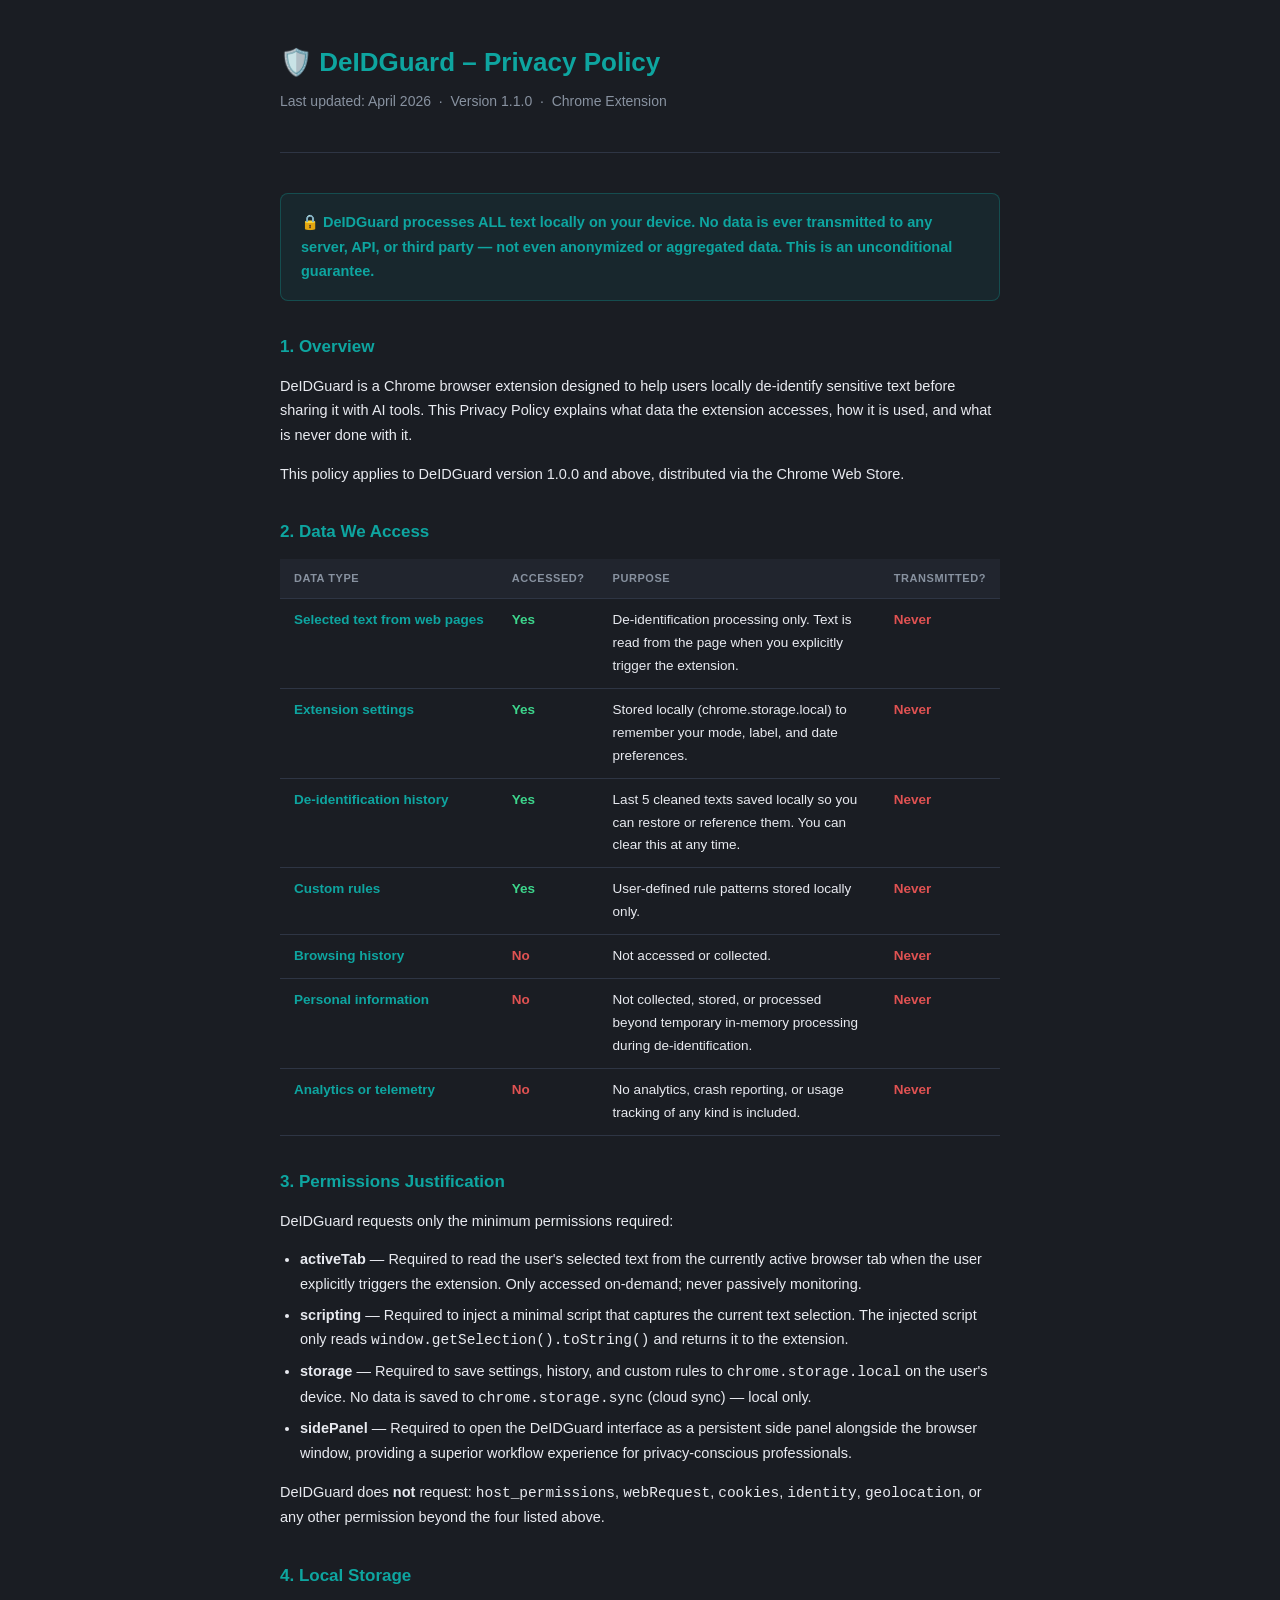
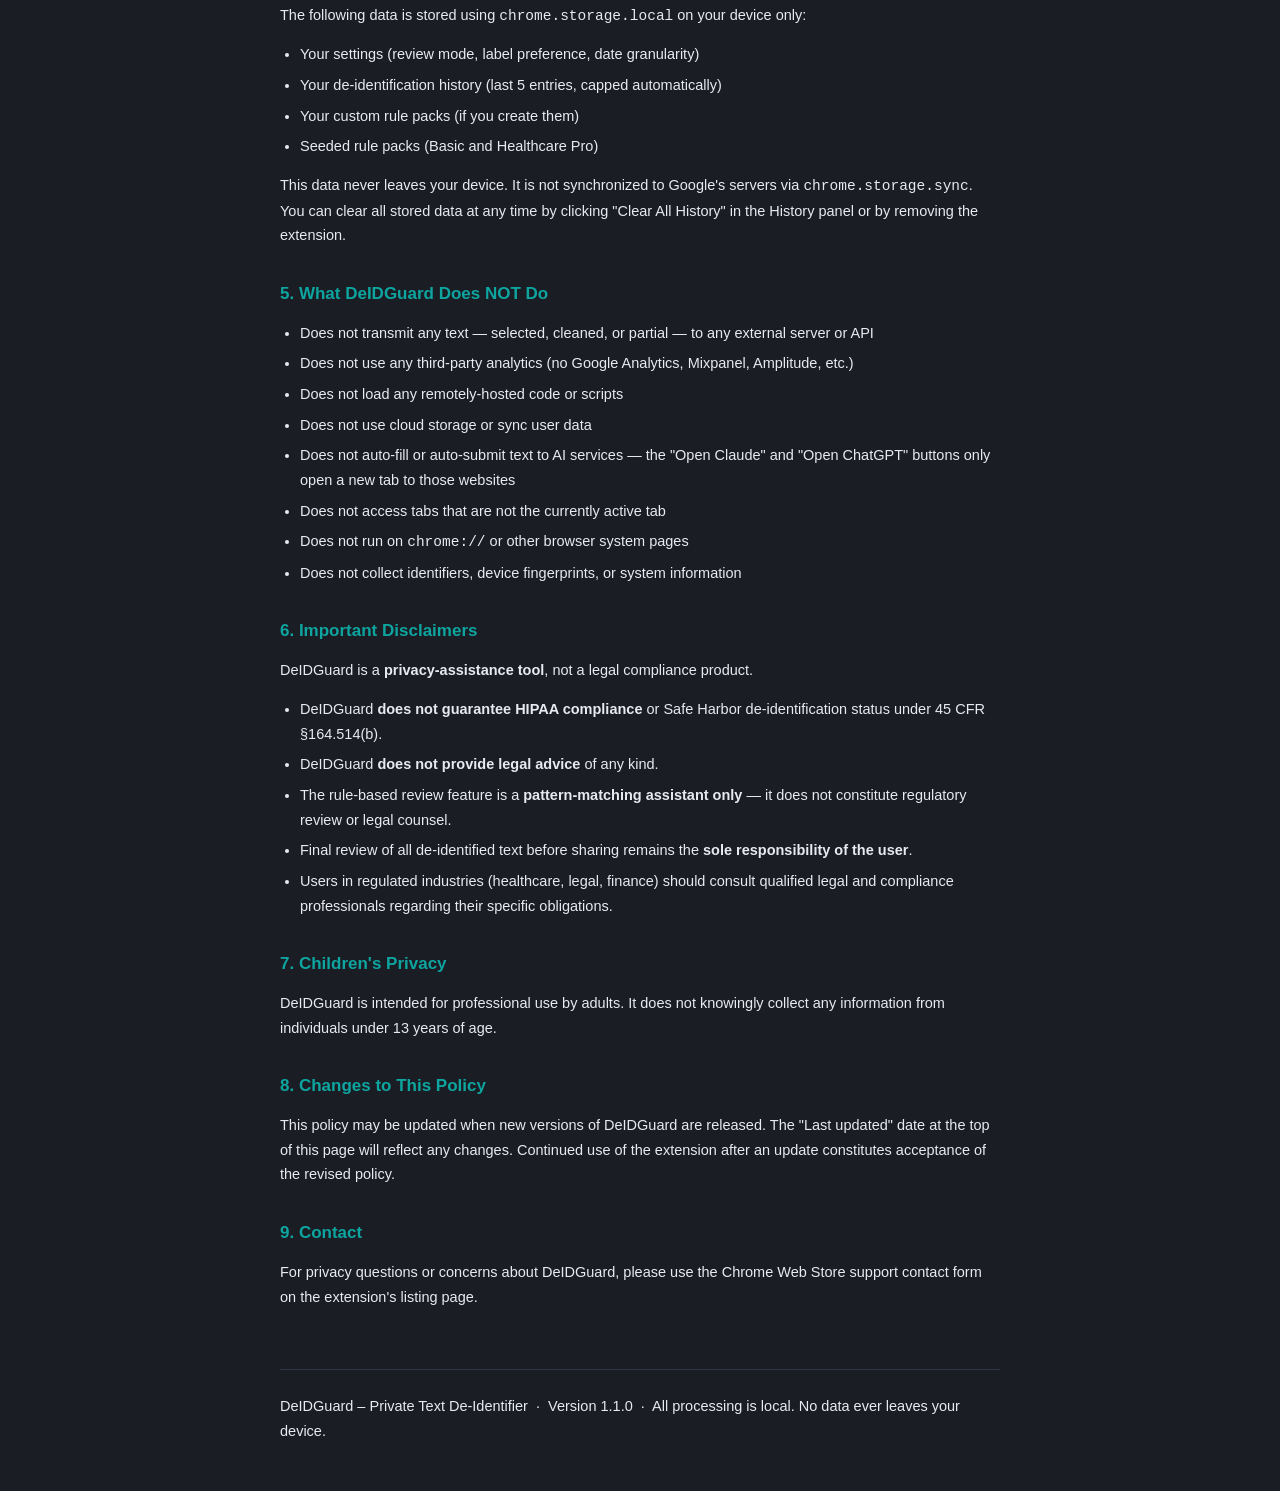
==== privacy_policy.html @ bd782ff0 "Add files via upload" ====
<!DOCTYPE html>
<html lang="en">
<head>
  <meta charset="UTF-8" />
  <meta name="viewport" content="width=device-width, initial-scale=1.0" />
  <title>DeIDGuard – Privacy Policy</title>
  <style>
    :root {
      --teal: #0ea5a0;
      --bg: #1a1d23;
      --text: #e8eaf0;
      --text-muted: #8892a0;
      --border: #2e3544;
    }
    * { box-sizing: border-box; margin: 0; padding: 0; }
    body {
      font-family: -apple-system, BlinkMacSystemFont, 'Segoe UI', Roboto, sans-serif;
      background: var(--bg);
      color: var(--text);
      line-height: 1.7;
      padding: 40px 20px;
    }
    .container { max-width: 720px; margin: 0 auto; }
    header { margin-bottom: 40px; border-bottom: 1px solid var(--border); padding-bottom: 24px; }
    h1 { font-size: 26px; color: var(--teal); margin-bottom: 6px; }
    .subtitle { color: var(--text-muted); font-size: 14px; }
    h2 { font-size: 17px; font-weight: 700; color: var(--teal); margin: 32px 0 12px; }
    p { margin-bottom: 14px; font-size: 14.5px; color: var(--text); }
    ul { padding-left: 20px; margin-bottom: 14px; }
    li { margin-bottom: 6px; font-size: 14.5px; }
    .highlight-box {
      background: rgba(14, 165, 160, 0.08);
      border: 1px solid rgba(14, 165, 160, 0.3);
      border-radius: 8px;
      padding: 16px 20px;
      margin: 24px 0;
    }
    .highlight-box p { margin: 0; font-weight: 600; color: var(--teal); }
    table { width: 100%; border-collapse: collapse; margin-bottom: 20px; font-size: 13.5px; }
    th { background: #21252e; color: var(--text-muted); text-align: left;
         padding: 10px 14px; font-size: 11px; text-transform: uppercase;
         letter-spacing: 0.05em; border-bottom: 1px solid var(--border); }
    td { padding: 10px 14px; border-bottom: 1px solid var(--border); vertical-align: top; }
    td:first-child { font-weight: 600; color: var(--teal); white-space: nowrap; }
    .no { color: #e05252; font-weight: 700; }
    .yes { color: #3dd68c; font-weight: 700; }
    footer { margin-top: 60px; padding-top: 24px; border-top: 1px solid var(--border);
             font-size: 12px; color: var(--text-muted); }
    a { color: var(--teal); text-decoration: none; }
    a:hover { text-decoration: underline; }
  </style>
</head>
<body>
<div class="container">

  <header>
    <h1>🛡️ DeIDGuard – Privacy Policy</h1>
    <p class="subtitle">Last updated: April 2026 &nbsp;·&nbsp; Version 1.1.0 &nbsp;·&nbsp; Chrome Extension</p>
  </header>

  <div class="highlight-box">
    <p>🔒 DeIDGuard processes ALL text locally on your device. No data is ever transmitted to any server, API, or third party — not even anonymized or aggregated data. This is an unconditional guarantee.</p>
  </div>

  <h2>1. Overview</h2>
  <p>DeIDGuard is a Chrome browser extension designed to help users locally de-identify sensitive text before sharing it with AI tools. This Privacy Policy explains what data the extension accesses, how it is used, and what is never done with it.</p>
  <p>This policy applies to DeIDGuard version 1.0.0 and above, distributed via the Chrome Web Store.</p>

  <h2>2. Data We Access</h2>
  <table>
    <thead>
      <tr><th>Data Type</th><th>Accessed?</th><th>Purpose</th><th>Transmitted?</th></tr>
    </thead>
    <tbody>
      <tr>
        <td>Selected text from web pages</td>
        <td class="yes">Yes</td>
        <td>De-identification processing only. Text is read from the page when you explicitly trigger the extension.</td>
        <td class="no">Never</td>
      </tr>
      <tr>
        <td>Extension settings</td>
        <td class="yes">Yes</td>
        <td>Stored locally (chrome.storage.local) to remember your mode, label, and date preferences.</td>
        <td class="no">Never</td>
      </tr>
      <tr>
        <td>De-identification history</td>
        <td class="yes">Yes</td>
        <td>Last 5 cleaned texts saved locally so you can restore or reference them. You can clear this at any time.</td>
        <td class="no">Never</td>
      </tr>
      <tr>
        <td>Custom rules</td>
        <td class="yes">Yes</td>
        <td>User-defined rule patterns stored locally only.</td>
        <td class="no">Never</td>
      </tr>
      <tr>
        <td>Browsing history</td>
        <td class="no">No</td>
        <td>Not accessed or collected.</td>
        <td class="no">Never</td>
      </tr>
      <tr>
        <td>Personal information</td>
        <td class="no">No</td>
        <td>Not collected, stored, or processed beyond temporary in-memory processing during de-identification.</td>
        <td class="no">Never</td>
      </tr>
      <tr>
        <td>Analytics or telemetry</td>
        <td class="no">No</td>
        <td>No analytics, crash reporting, or usage tracking of any kind is included.</td>
        <td class="no">Never</td>
      </tr>
    </tbody>
  </table>

  <h2>3. Permissions Justification</h2>
  <p>DeIDGuard requests only the minimum permissions required:</p>
  <ul>
    <li><strong>activeTab</strong> — Required to read the user's selected text from the currently active browser tab when the user explicitly triggers the extension. Only accessed on-demand; never passively monitoring.</li>
    <li><strong>scripting</strong> — Required to inject a minimal script that captures the current text selection. The injected script only reads <code>window.getSelection().toString()</code> and returns it to the extension.</li>
    <li><strong>storage</strong> — Required to save settings, history, and custom rules to <code>chrome.storage.local</code> on the user's device. No data is saved to <code>chrome.storage.sync</code> (cloud sync) — local only.</li>
    <li><strong>sidePanel</strong> — Required to open the DeIDGuard interface as a persistent side panel alongside the browser window, providing a superior workflow experience for privacy-conscious professionals.</li>
  </ul>
  <p>DeIDGuard does <strong>not</strong> request: <code>host_permissions</code>, <code>webRequest</code>, <code>cookies</code>, <code>identity</code>, <code>geolocation</code>, or any other permission beyond the four listed above.</p>

  <h2>4. Local Storage</h2>
  <p>The following data is stored using <code>chrome.storage.local</code> on your device only:</p>
  <ul>
    <li>Your settings (review mode, label preference, date granularity)</li>
    <li>Your de-identification history (last 5 entries, capped automatically)</li>
    <li>Your custom rule packs (if you create them)</li>
    <li>Seeded rule packs (Basic and Healthcare Pro)</li>
  </ul>
  <p>This data never leaves your device. It is not synchronized to Google's servers via <code>chrome.storage.sync</code>. You can clear all stored data at any time by clicking "Clear All History" in the History panel or by removing the extension.</p>

  <h2>5. What DeIDGuard Does NOT Do</h2>
  <ul>
    <li>Does not transmit any text — selected, cleaned, or partial — to any external server or API</li>
    <li>Does not use any third-party analytics (no Google Analytics, Mixpanel, Amplitude, etc.)</li>
    <li>Does not load any remotely-hosted code or scripts</li>
    <li>Does not use cloud storage or sync user data</li>
    <li>Does not auto-fill or auto-submit text to AI services — the "Open Claude" and "Open ChatGPT" buttons only open a new tab to those websites</li>
    <li>Does not access tabs that are not the currently active tab</li>
    <li>Does not run on <code>chrome://</code> or other browser system pages</li>
    <li>Does not collect identifiers, device fingerprints, or system information</li>
  </ul>

  <h2>6. Important Disclaimers</h2>
  <p>DeIDGuard is a <strong>privacy-assistance tool</strong>, not a legal compliance product.</p>
  <ul>
    <li>DeIDGuard <strong>does not guarantee HIPAA compliance</strong> or Safe Harbor de-identification status under 45 CFR §164.514(b).</li>
    <li>DeIDGuard <strong>does not provide legal advice</strong> of any kind.</li>
    <li>The rule-based review feature is a <strong>pattern-matching assistant only</strong> — it does not constitute regulatory review or legal counsel.</li>
    <li>Final review of all de-identified text before sharing remains the <strong>sole responsibility of the user</strong>.</li>
    <li>Users in regulated industries (healthcare, legal, finance) should consult qualified legal and compliance professionals regarding their specific obligations.</li>
  </ul>

  <h2>7. Children's Privacy</h2>
  <p>DeIDGuard is intended for professional use by adults. It does not knowingly collect any information from individuals under 13 years of age.</p>

  <h2>8. Changes to This Policy</h2>
  <p>This policy may be updated when new versions of DeIDGuard are released. The "Last updated" date at the top of this page will reflect any changes. Continued use of the extension after an update constitutes acceptance of the revised policy.</p>

  <h2>9. Contact</h2>
  <p>For privacy questions or concerns about DeIDGuard, please use the Chrome Web Store support contact form on the extension's listing page.</p>

  <footer>
    <p>DeIDGuard – Private Text De-Identifier &nbsp;·&nbsp; Version 1.1.0 &nbsp;·&nbsp; All processing is local. No data ever leaves your device.</p>
  </footer>

</div>
</body>
</html>
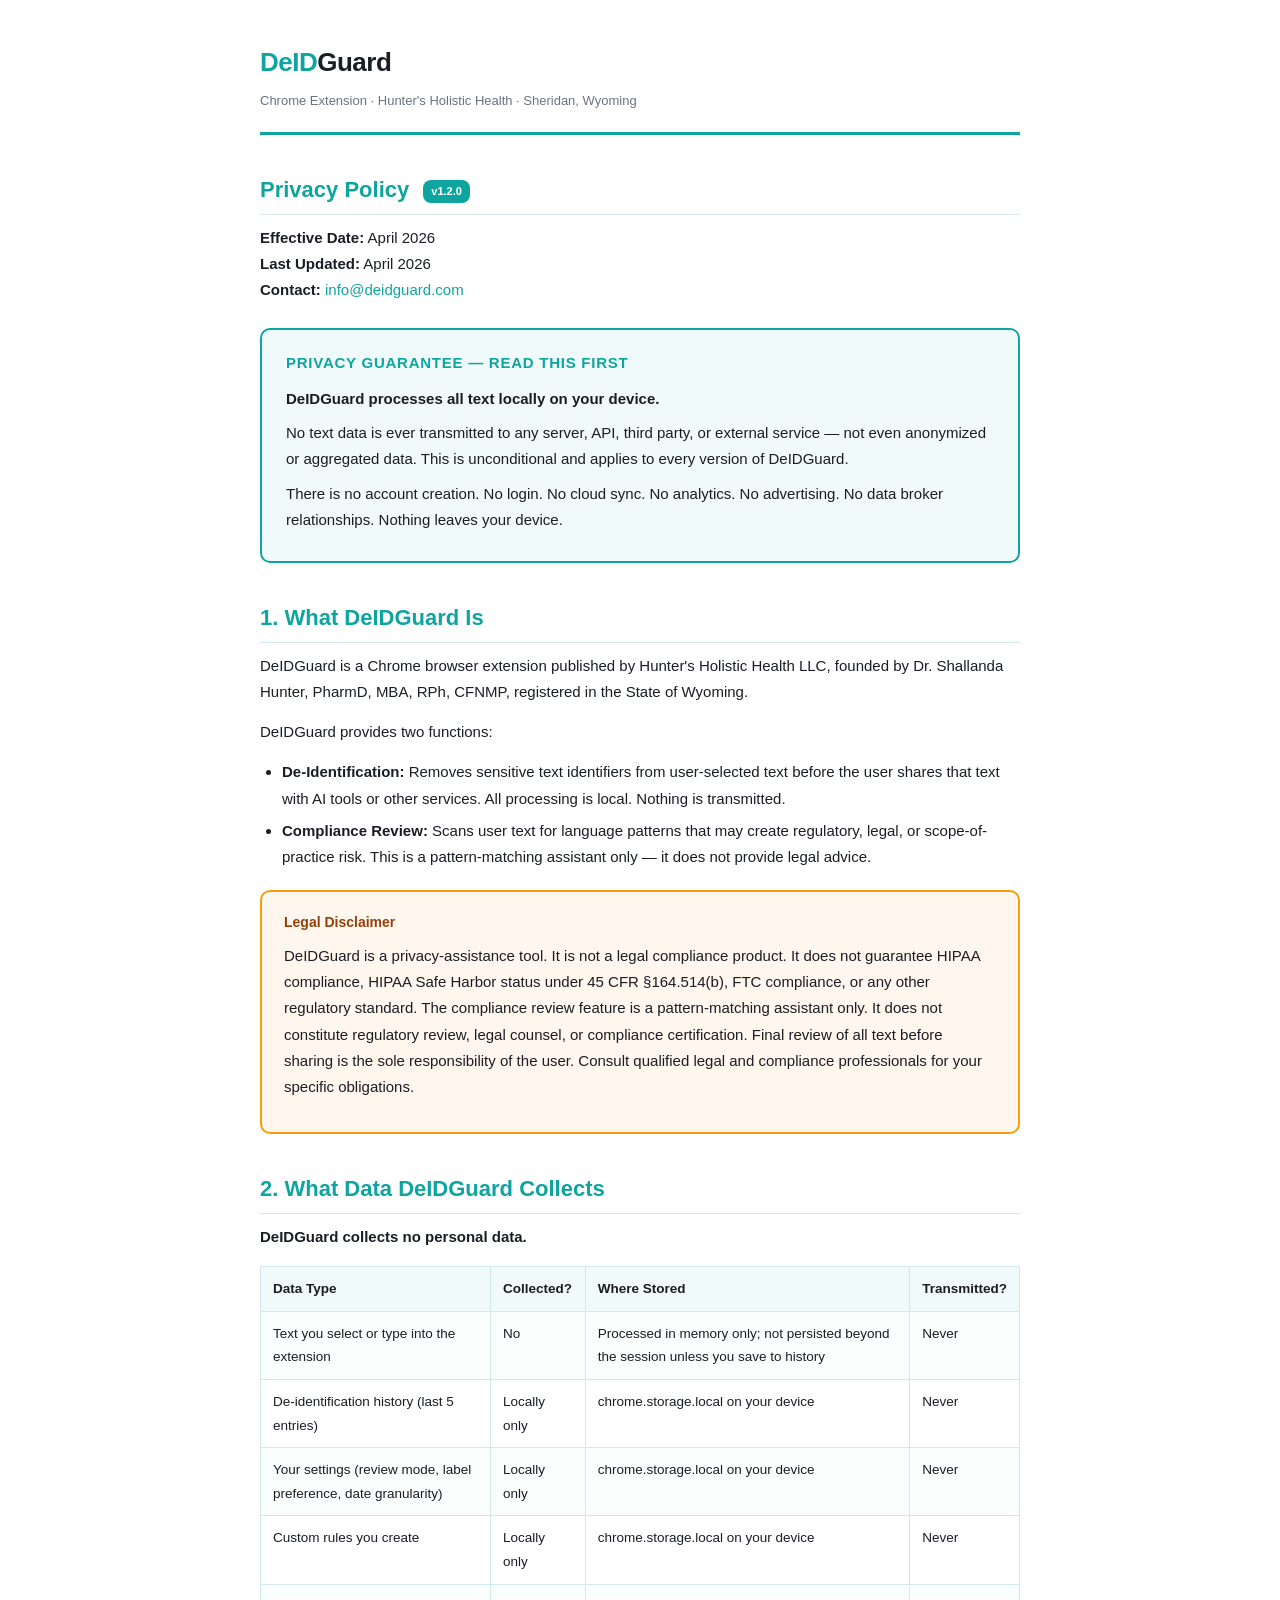
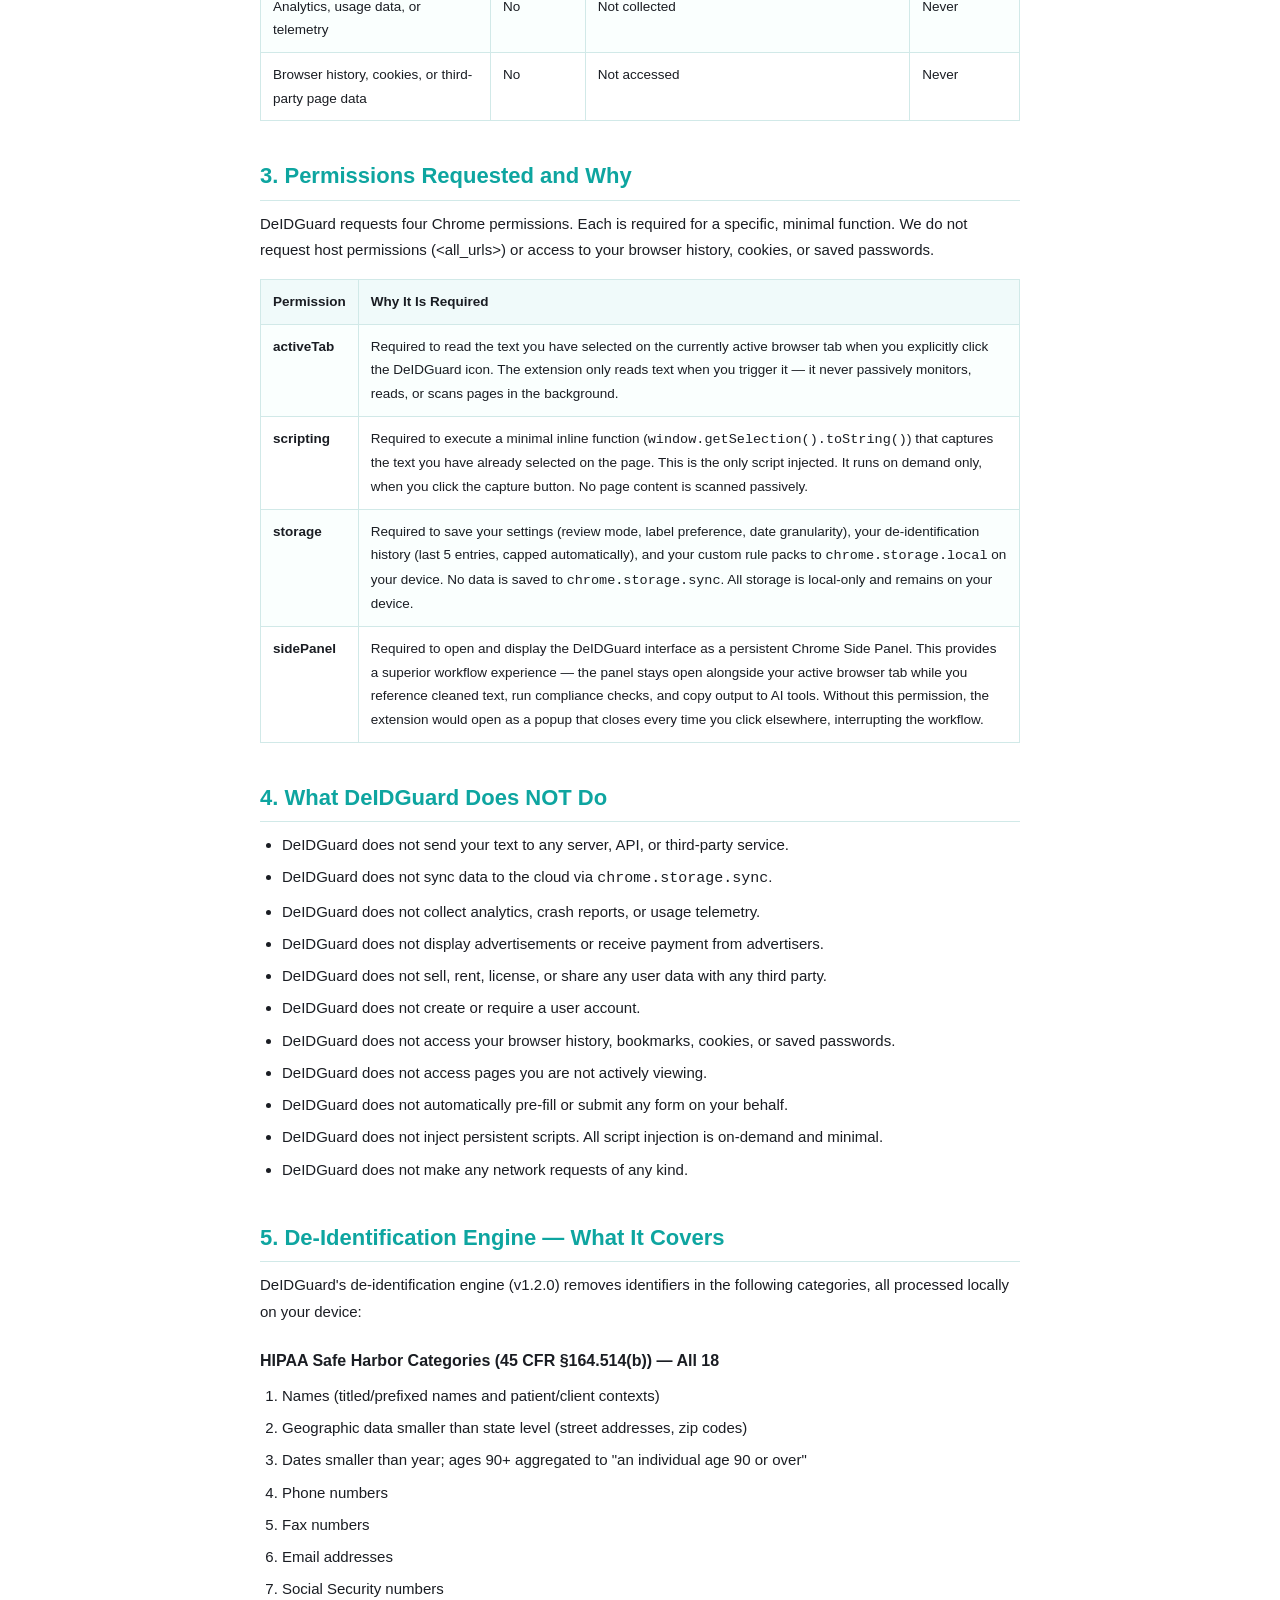
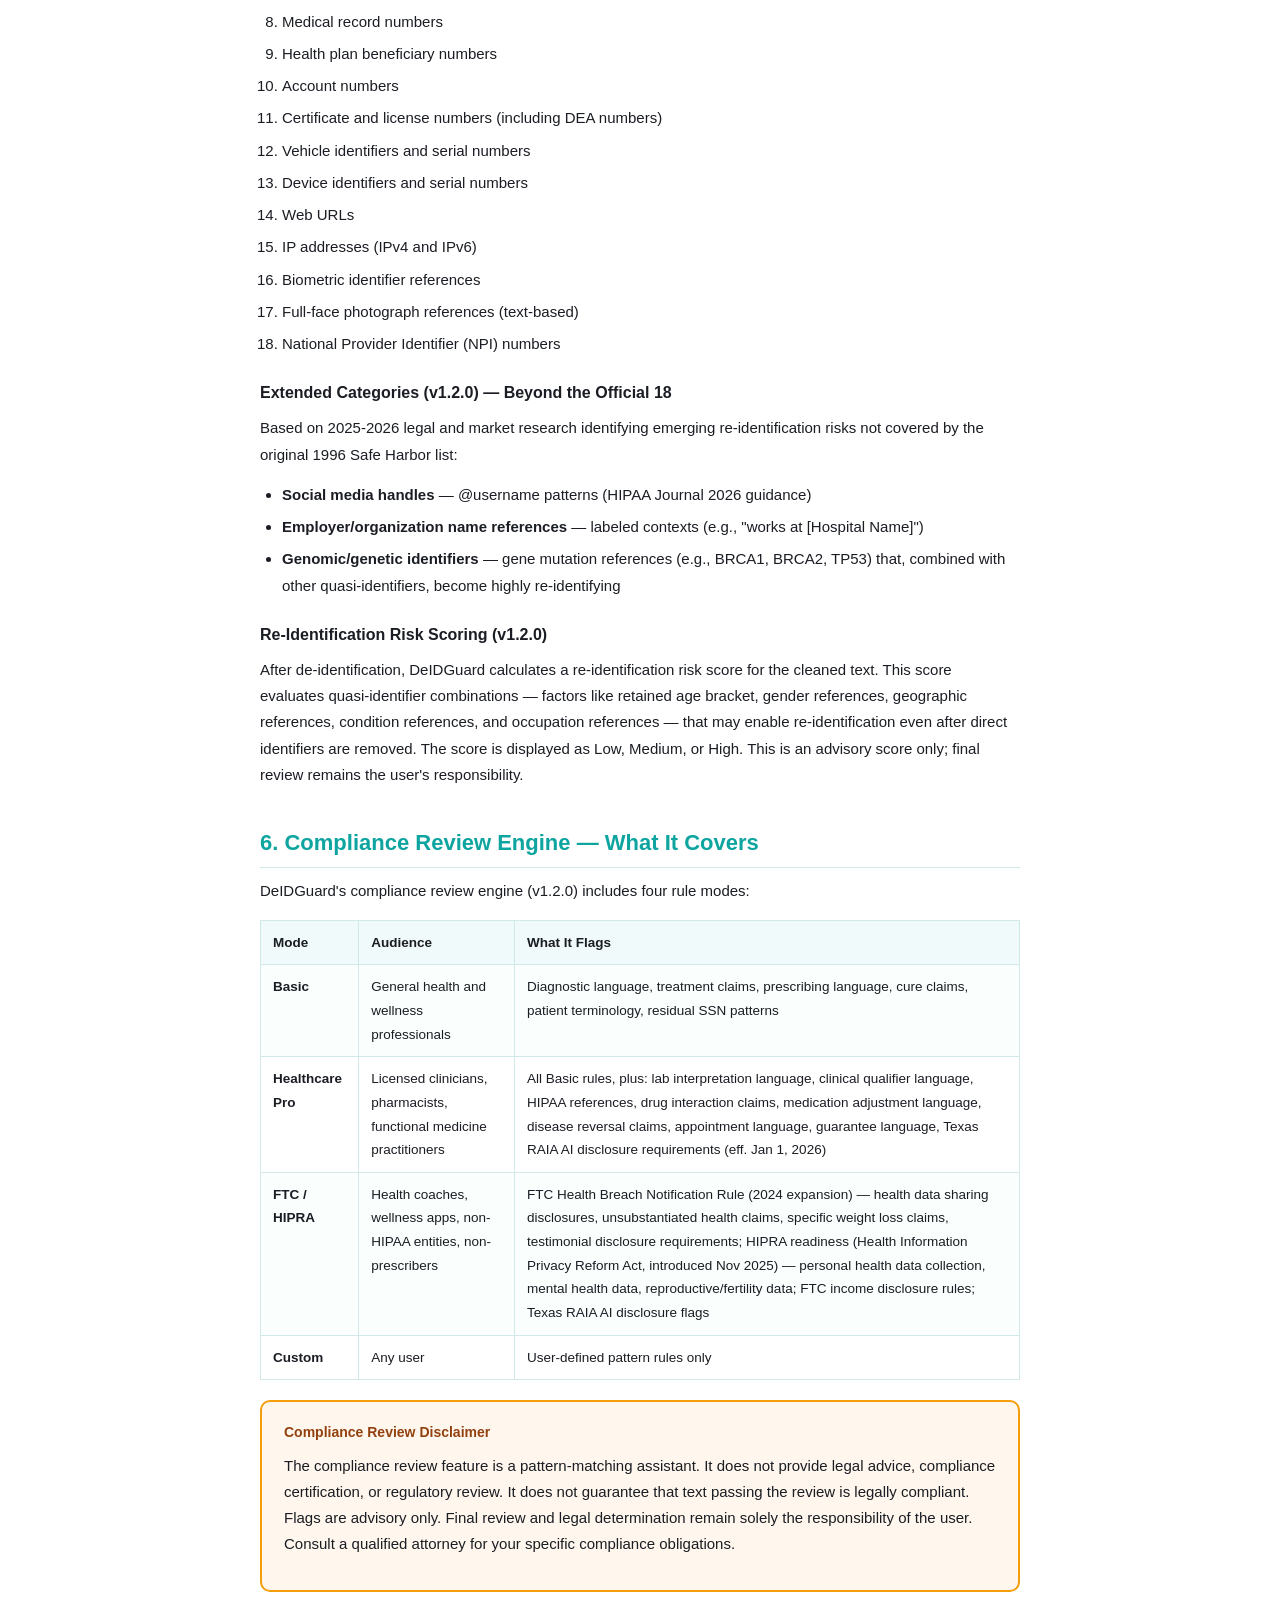
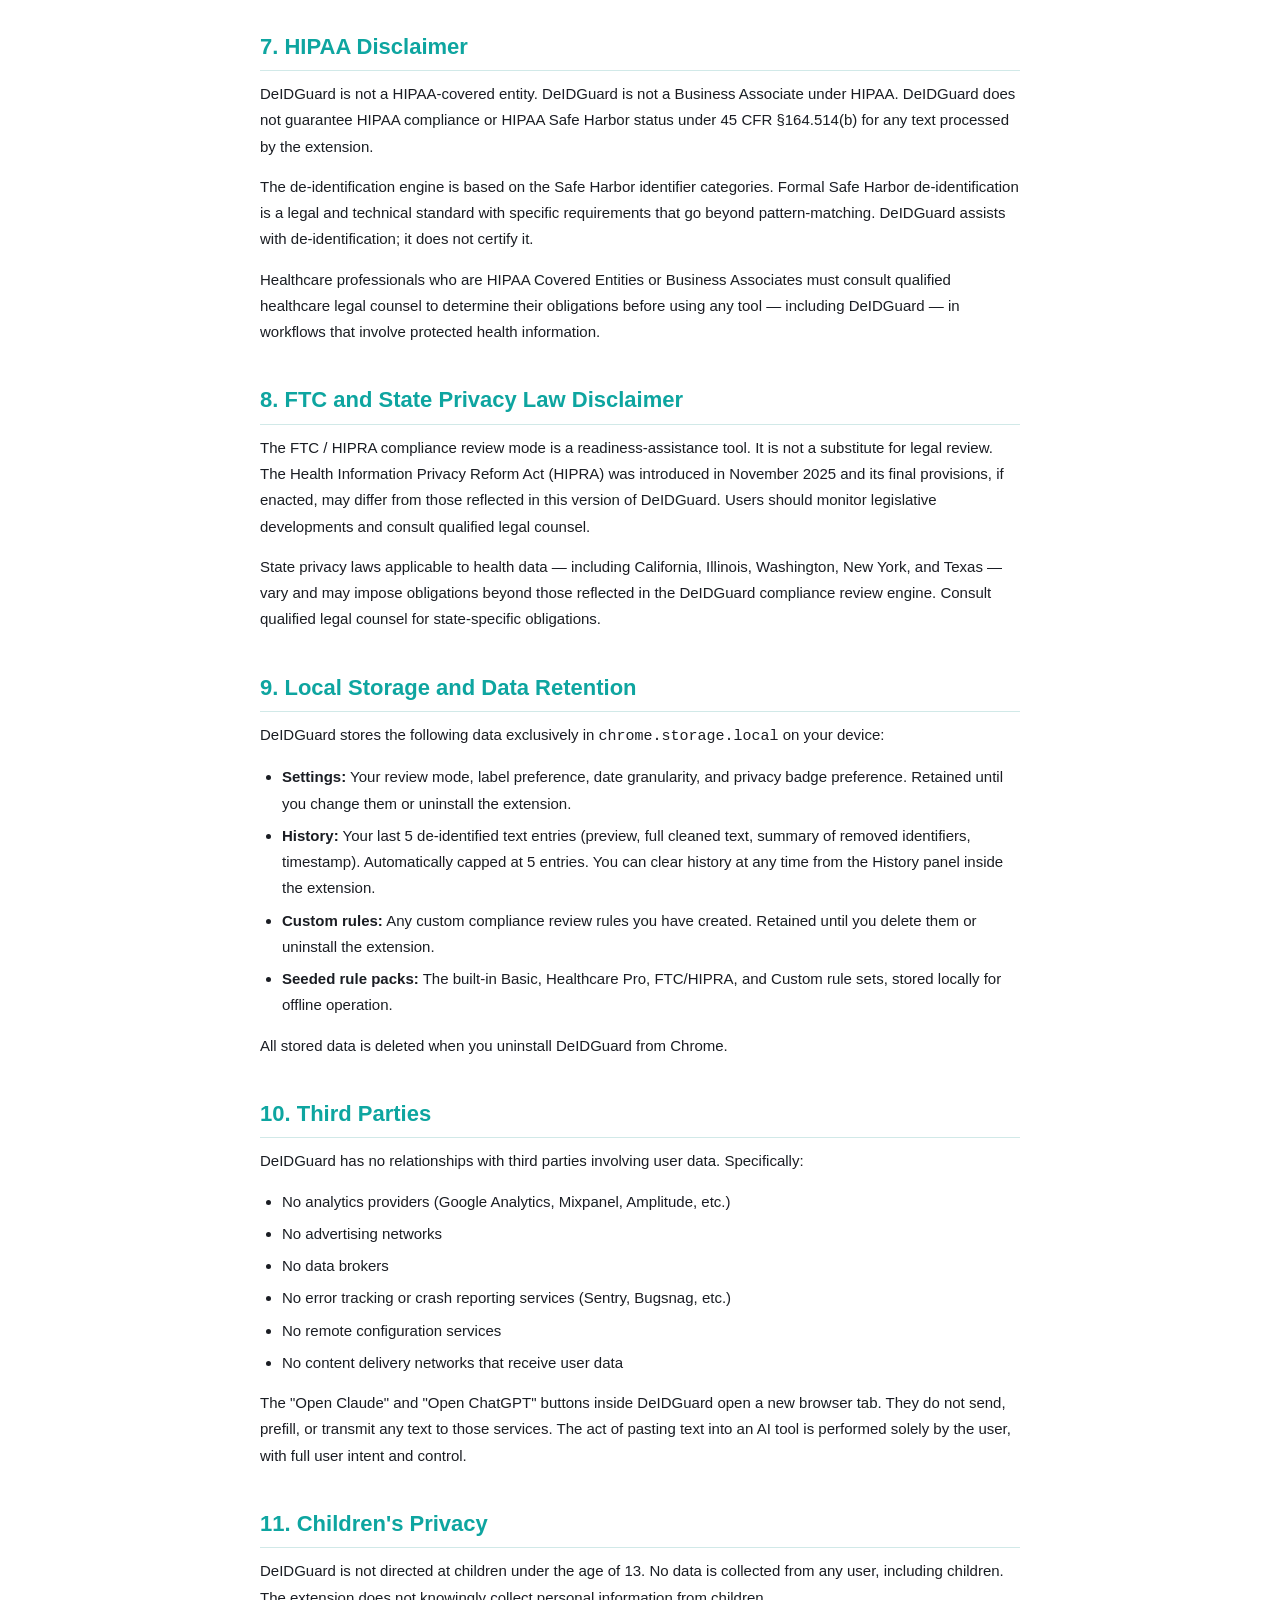
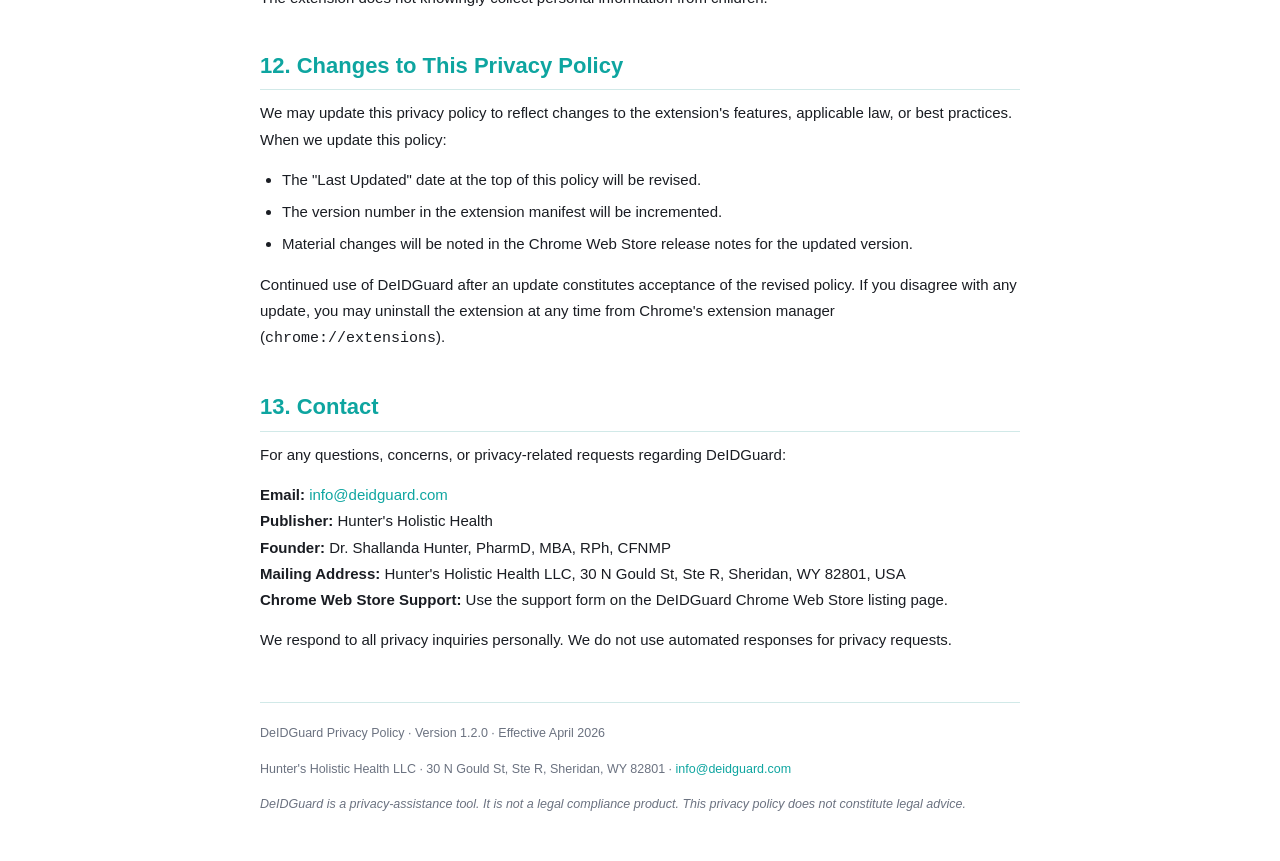
==== commit cf48f412: "Add files via upload" ====
--- a/privacy_policy.html
+++ b/privacy_policy.html
@@ -7,169 +7,417 @@
   <style>
     :root {
       --teal: #0ea5a0;
-      --bg: #1a1d23;
-      --text: #e8eaf0;
-      --text-muted: #8892a0;
-      --border: #2e3544;
+      --dark: #1a1d23;
+      --muted: #6b7280;
+      --light: #f0fafa;
+      --border: #d1e9e8;
+      --warn-bg: #fff7ed;
+      --warn-border: #f59e0b;
     }
     * { box-sizing: border-box; margin: 0; padding: 0; }
     body {
-      font-family: -apple-system, BlinkMacSystemFont, 'Segoe UI', Roboto, sans-serif;
-      background: var(--bg);
-      color: var(--text);
-      line-height: 1.7;
+      font-family: -apple-system, BlinkMacSystemFont, 'Segoe UI', Arial, sans-serif;
+      font-size: 15px;
+      color: var(--dark);
+      background: #ffffff;
+      line-height: 1.75;
       padding: 40px 20px;
     }
-    .container { max-width: 720px; margin: 0 auto; }
-    header { margin-bottom: 40px; border-bottom: 1px solid var(--border); padding-bottom: 24px; }
-    h1 { font-size: 26px; color: var(--teal); margin-bottom: 6px; }
-    .subtitle { color: var(--text-muted); font-size: 14px; }
-    h2 { font-size: 17px; font-weight: 700; color: var(--teal); margin: 32px 0 12px; }
-    p { margin-bottom: 14px; font-size: 14.5px; color: var(--text); }
-    ul { padding-left: 20px; margin-bottom: 14px; }
-    li { margin-bottom: 6px; font-size: 14.5px; }
-    .highlight-box {
-      background: rgba(14, 165, 160, 0.08);
-      border: 1px solid rgba(14, 165, 160, 0.3);
-      border-radius: 8px;
-      padding: 16px 20px;
-      margin: 24px 0;
-    }
-    .highlight-box p { margin: 0; font-weight: 600; color: var(--teal); }
-    table { width: 100%; border-collapse: collapse; margin-bottom: 20px; font-size: 13.5px; }
-    th { background: #21252e; color: var(--text-muted); text-align: left;
-         padding: 10px 14px; font-size: 11px; text-transform: uppercase;
-         letter-spacing: 0.05em; border-bottom: 1px solid var(--border); }
-    td { padding: 10px 14px; border-bottom: 1px solid var(--border); vertical-align: top; }
-    td:first-child { font-weight: 600; color: var(--teal); white-space: nowrap; }
-    .no { color: #e05252; font-weight: 700; }
-    .yes { color: #3dd68c; font-weight: 700; }
-    footer { margin-top: 60px; padding-top: 24px; border-top: 1px solid var(--border);
-             font-size: 12px; color: var(--text-muted); }
+    .container { max-width: 760px; margin: 0 auto; }
+    header {
+      border-bottom: 3px solid var(--teal);
+      padding-bottom: 20px;
+      margin-bottom: 32px;
+    }
+    .logo {
+      font-size: 26px;
+      font-weight: 800;
+      color: var(--teal);
+      letter-spacing: -0.5px;
+    }
+    .logo span { color: var(--dark); }
+    .subtitle {
+      font-size: 13px;
+      color: var(--muted);
+      margin-top: 4px;
+    }
+    h1 {
+      font-size: 22px;
+      font-weight: 700;
+      color: var(--teal);
+      margin: 36px 0 10px;
+      padding-bottom: 4px;
+      border-bottom: 1px solid var(--border);
+    }
+    h2 {
+      font-size: 16px;
+      font-weight: 700;
+      color: var(--dark);
+      margin: 22px 0 8px;
+    }
+    p { margin-bottom: 14px; }
+    ul, ol { padding-left: 22px; margin-bottom: 14px; }
+    li { margin-bottom: 6px; }
     a { color: var(--teal); text-decoration: none; }
     a:hover { text-decoration: underline; }
+    .guarantee-box {
+      background: var(--light);
+      border: 2px solid var(--teal);
+      border-radius: 10px;
+      padding: 20px 24px;
+      margin: 24px 0;
+    }
+    .guarantee-box .headline {
+      font-size: 15px;
+      font-weight: 700;
+      color: var(--teal);
+      margin-bottom: 10px;
+      text-transform: uppercase;
+      letter-spacing: 0.05em;
+    }
+    .guarantee-box p { margin-bottom: 8px; }
+    .warning-box {
+      background: var(--warn-bg);
+      border: 2px solid var(--warn-border);
+      border-radius: 10px;
+      padding: 18px 22px;
+      margin: 20px 0;
+    }
+    .warning-box .headline {
+      font-size: 14px;
+      font-weight: 700;
+      color: #92400e;
+      margin-bottom: 8px;
+    }
+    table {
+      width: 100%;
+      border-collapse: collapse;
+      margin: 16px 0 20px;
+      font-size: 13.5px;
+    }
+    th {
+      background: var(--light);
+      color: var(--dark);
+      font-weight: 700;
+      text-align: left;
+      padding: 10px 12px;
+      border: 1px solid var(--border);
+    }
+    td {
+      padding: 10px 12px;
+      border: 1px solid var(--border);
+      vertical-align: top;
+    }
+    tr:nth-child(even) td { background: #fafffe; }
+    .version-tag {
+      display: inline-block;
+      font-size: 11px;
+      background: var(--teal);
+      color: white;
+      padding: 2px 8px;
+      border-radius: 8px;
+      font-weight: 600;
+      margin-left: 8px;
+      vertical-align: middle;
+    }
+    footer {
+      margin-top: 48px;
+      padding-top: 20px;
+      border-top: 1px solid var(--border);
+      font-size: 12.5px;
+      color: var(--muted);
+    }
   </style>
 </head>
 <body>
 <div class="container">
 
   <header>
-    <h1>🛡️ DeIDGuard – Privacy Policy</h1>
-    <p class="subtitle">Last updated: April 2026 &nbsp;·&nbsp; Version 1.1.0 &nbsp;·&nbsp; Chrome Extension</p>
+    <div class="logo">DeID<span>Guard</span></div>
+    <div class="subtitle">Chrome Extension · Hunter's Holistic Health · Sheridan, Wyoming</div>
   </header>
 
-  <div class="highlight-box">
-    <p>🔒 DeIDGuard processes ALL text locally on your device. No data is ever transmitted to any server, API, or third party — not even anonymized or aggregated data. This is an unconditional guarantee.</p>
+  <h1>Privacy Policy <span class="version-tag">v1.2.0</span></h1>
+
+  <p><strong>Effective Date:</strong> April 2026<br>
+  <strong>Last Updated:</strong> April 2026<br>
+  <strong>Contact:</strong> <a href="mailto:info@deidguard.com">info@deidguard.com</a></p>
+
+  <div class="guarantee-box">
+    <div class="headline">Privacy Guarantee — Read This First</div>
+    <p><strong>DeIDGuard processes all text locally on your device.</strong></p>
+    <p>No text data is ever transmitted to any server, API, third party, or external service — not even anonymized or aggregated data. This is unconditional and applies to every version of DeIDGuard.</p>
+    <p>There is no account creation. No login. No cloud sync. No analytics. No advertising. No data broker relationships. Nothing leaves your device.</p>
   </div>
 
-  <h2>1. Overview</h2>
-  <p>DeIDGuard is a Chrome browser extension designed to help users locally de-identify sensitive text before sharing it with AI tools. This Privacy Policy explains what data the extension accesses, how it is used, and what is never done with it.</p>
-  <p>This policy applies to DeIDGuard version 1.0.0 and above, distributed via the Chrome Web Store.</p>
-
-  <h2>2. Data We Access</h2>
+  <!-- ── Section 1 ── -->
+  <h1>1. What DeIDGuard Is</h1>
+
+  <p>DeIDGuard is a Chrome browser extension published by Hunter's Holistic Health LLC, founded by Dr. Shallanda Hunter, PharmD, MBA, RPh, CFNMP, registered in the State of Wyoming.</p>
+
+  <p>DeIDGuard provides two functions:</p>
+  <ul>
+    <li><strong>De-Identification:</strong> Removes sensitive text identifiers from user-selected text before the user shares that text with AI tools or other services. All processing is local. Nothing is transmitted.</li>
+    <li><strong>Compliance Review:</strong> Scans user text for language patterns that may create regulatory, legal, or scope-of-practice risk. This is a pattern-matching assistant only — it does not provide legal advice.</li>
+  </ul>
+
+  <div class="warning-box">
+    <div class="headline">Legal Disclaimer</div>
+    <p>DeIDGuard is a privacy-assistance tool. It is not a legal compliance product. It does not guarantee HIPAA compliance, HIPAA Safe Harbor status under 45 CFR §164.514(b), FTC compliance, or any other regulatory standard. The compliance review feature is a pattern-matching assistant only. It does not constitute regulatory review, legal counsel, or compliance certification. Final review of all text before sharing is the sole responsibility of the user. Consult qualified legal and compliance professionals for your specific obligations.</p>
+  </div>
+
+  <!-- ── Section 2 ── -->
+  <h1>2. What Data DeIDGuard Collects</h1>
+
+  <p><strong>DeIDGuard collects no personal data.</strong></p>
+
   <table>
-    <thead>
-      <tr><th>Data Type</th><th>Accessed?</th><th>Purpose</th><th>Transmitted?</th></tr>
-    </thead>
-    <tbody>
-      <tr>
-        <td>Selected text from web pages</td>
-        <td class="yes">Yes</td>
-        <td>De-identification processing only. Text is read from the page when you explicitly trigger the extension.</td>
-        <td class="no">Never</td>
-      </tr>
-      <tr>
-        <td>Extension settings</td>
-        <td class="yes">Yes</td>
-        <td>Stored locally (chrome.storage.local) to remember your mode, label, and date preferences.</td>
-        <td class="no">Never</td>
-      </tr>
-      <tr>
-        <td>De-identification history</td>
-        <td class="yes">Yes</td>
-        <td>Last 5 cleaned texts saved locally so you can restore or reference them. You can clear this at any time.</td>
-        <td class="no">Never</td>
-      </tr>
-      <tr>
-        <td>Custom rules</td>
-        <td class="yes">Yes</td>
-        <td>User-defined rule patterns stored locally only.</td>
-        <td class="no">Never</td>
-      </tr>
-      <tr>
-        <td>Browsing history</td>
-        <td class="no">No</td>
-        <td>Not accessed or collected.</td>
-        <td class="no">Never</td>
-      </tr>
-      <tr>
-        <td>Personal information</td>
-        <td class="no">No</td>
-        <td>Not collected, stored, or processed beyond temporary in-memory processing during de-identification.</td>
-        <td class="no">Never</td>
-      </tr>
-      <tr>
-        <td>Analytics or telemetry</td>
-        <td class="no">No</td>
-        <td>No analytics, crash reporting, or usage tracking of any kind is included.</td>
-        <td class="no">Never</td>
-      </tr>
-    </tbody>
+    <tr>
+      <th>Data Type</th>
+      <th>Collected?</th>
+      <th>Where Stored</th>
+      <th>Transmitted?</th>
+    </tr>
+    <tr>
+      <td>Text you select or type into the extension</td>
+      <td>No</td>
+      <td>Processed in memory only; not persisted beyond the session unless you save to history</td>
+      <td>Never</td>
+    </tr>
+    <tr>
+      <td>De-identification history (last 5 entries)</td>
+      <td>Locally only</td>
+      <td>chrome.storage.local on your device</td>
+      <td>Never</td>
+    </tr>
+    <tr>
+      <td>Your settings (review mode, label preference, date granularity)</td>
+      <td>Locally only</td>
+      <td>chrome.storage.local on your device</td>
+      <td>Never</td>
+    </tr>
+    <tr>
+      <td>Custom rules you create</td>
+      <td>Locally only</td>
+      <td>chrome.storage.local on your device</td>
+      <td>Never</td>
+    </tr>
+    <tr>
+      <td>Analytics, usage data, or telemetry</td>
+      <td>No</td>
+      <td>Not collected</td>
+      <td>Never</td>
+    </tr>
+    <tr>
+      <td>Browser history, cookies, or third-party page data</td>
+      <td>No</td>
+      <td>Not accessed</td>
+      <td>Never</td>
+    </tr>
   </table>
 
-  <h2>3. Permissions Justification</h2>
-  <p>DeIDGuard requests only the minimum permissions required:</p>
-  <ul>
-    <li><strong>activeTab</strong> — Required to read the user's selected text from the currently active browser tab when the user explicitly triggers the extension. Only accessed on-demand; never passively monitoring.</li>
-    <li><strong>scripting</strong> — Required to inject a minimal script that captures the current text selection. The injected script only reads <code>window.getSelection().toString()</code> and returns it to the extension.</li>
-    <li><strong>storage</strong> — Required to save settings, history, and custom rules to <code>chrome.storage.local</code> on the user's device. No data is saved to <code>chrome.storage.sync</code> (cloud sync) — local only.</li>
-    <li><strong>sidePanel</strong> — Required to open the DeIDGuard interface as a persistent side panel alongside the browser window, providing a superior workflow experience for privacy-conscious professionals.</li>
-  </ul>
-  <p>DeIDGuard does <strong>not</strong> request: <code>host_permissions</code>, <code>webRequest</code>, <code>cookies</code>, <code>identity</code>, <code>geolocation</code>, or any other permission beyond the four listed above.</p>
-
-  <h2>4. Local Storage</h2>
-  <p>The following data is stored using <code>chrome.storage.local</code> on your device only:</p>
-  <ul>
-    <li>Your settings (review mode, label preference, date granularity)</li>
-    <li>Your de-identification history (last 5 entries, capped automatically)</li>
-    <li>Your custom rule packs (if you create them)</li>
-    <li>Seeded rule packs (Basic and Healthcare Pro)</li>
-  </ul>
-  <p>This data never leaves your device. It is not synchronized to Google's servers via <code>chrome.storage.sync</code>. You can clear all stored data at any time by clicking "Clear All History" in the History panel or by removing the extension.</p>
-
-  <h2>5. What DeIDGuard Does NOT Do</h2>
-  <ul>
-    <li>Does not transmit any text — selected, cleaned, or partial — to any external server or API</li>
-    <li>Does not use any third-party analytics (no Google Analytics, Mixpanel, Amplitude, etc.)</li>
-    <li>Does not load any remotely-hosted code or scripts</li>
-    <li>Does not use cloud storage or sync user data</li>
-    <li>Does not auto-fill or auto-submit text to AI services — the "Open Claude" and "Open ChatGPT" buttons only open a new tab to those websites</li>
-    <li>Does not access tabs that are not the currently active tab</li>
-    <li>Does not run on <code>chrome://</code> or other browser system pages</li>
-    <li>Does not collect identifiers, device fingerprints, or system information</li>
-  </ul>
-
-  <h2>6. Important Disclaimers</h2>
-  <p>DeIDGuard is a <strong>privacy-assistance tool</strong>, not a legal compliance product.</p>
-  <ul>
-    <li>DeIDGuard <strong>does not guarantee HIPAA compliance</strong> or Safe Harbor de-identification status under 45 CFR §164.514(b).</li>
-    <li>DeIDGuard <strong>does not provide legal advice</strong> of any kind.</li>
-    <li>The rule-based review feature is a <strong>pattern-matching assistant only</strong> — it does not constitute regulatory review or legal counsel.</li>
-    <li>Final review of all de-identified text before sharing remains the <strong>sole responsibility of the user</strong>.</li>
-    <li>Users in regulated industries (healthcare, legal, finance) should consult qualified legal and compliance professionals regarding their specific obligations.</li>
-  </ul>
-
-  <h2>7. Children's Privacy</h2>
-  <p>DeIDGuard is intended for professional use by adults. It does not knowingly collect any information from individuals under 13 years of age.</p>
-
-  <h2>8. Changes to This Policy</h2>
-  <p>This policy may be updated when new versions of DeIDGuard are released. The "Last updated" date at the top of this page will reflect any changes. Continued use of the extension after an update constitutes acceptance of the revised policy.</p>
-
-  <h2>9. Contact</h2>
-  <p>For privacy questions or concerns about DeIDGuard, please use the Chrome Web Store support contact form on the extension's listing page.</p>
-
+  <!-- ── Section 3 ── -->
+  <h1>3. Permissions Requested and Why</h1>
+
+  <p>DeIDGuard requests four Chrome permissions. Each is required for a specific, minimal function. We do not request host permissions (&lt;all_urls&gt;) or access to your browser history, cookies, or saved passwords.</p>
+
+  <table>
+    <tr>
+      <th>Permission</th>
+      <th>Why It Is Required</th>
+    </tr>
+    <tr>
+      <td><strong>activeTab</strong></td>
+      <td>Required to read the text you have selected on the currently active browser tab when you explicitly click the DeIDGuard icon. The extension only reads text when you trigger it — it never passively monitors, reads, or scans pages in the background.</td>
+    </tr>
+    <tr>
+      <td><strong>scripting</strong></td>
+      <td>Required to execute a minimal inline function (<code>window.getSelection().toString()</code>) that captures the text you have already selected on the page. This is the only script injected. It runs on demand only, when you click the capture button. No page content is scanned passively.</td>
+    </tr>
+    <tr>
+      <td><strong>storage</strong></td>
+      <td>Required to save your settings (review mode, label preference, date granularity), your de-identification history (last 5 entries, capped automatically), and your custom rule packs to <code>chrome.storage.local</code> on your device. No data is saved to <code>chrome.storage.sync</code>. All storage is local-only and remains on your device.</td>
+    </tr>
+    <tr>
+      <td><strong>sidePanel</strong></td>
+      <td>Required to open and display the DeIDGuard interface as a persistent Chrome Side Panel. This provides a superior workflow experience — the panel stays open alongside your active browser tab while you reference cleaned text, run compliance checks, and copy output to AI tools. Without this permission, the extension would open as a popup that closes every time you click elsewhere, interrupting the workflow.</td>
+    </tr>
+  </table>
+
+  <!-- ── Section 4 ── -->
+  <h1>4. What DeIDGuard Does NOT Do</h1>
+
+  <ul>
+    <li>DeIDGuard does not send your text to any server, API, or third-party service.</li>
+    <li>DeIDGuard does not sync data to the cloud via <code>chrome.storage.sync</code>.</li>
+    <li>DeIDGuard does not collect analytics, crash reports, or usage telemetry.</li>
+    <li>DeIDGuard does not display advertisements or receive payment from advertisers.</li>
+    <li>DeIDGuard does not sell, rent, license, or share any user data with any third party.</li>
+    <li>DeIDGuard does not create or require a user account.</li>
+    <li>DeIDGuard does not access your browser history, bookmarks, cookies, or saved passwords.</li>
+    <li>DeIDGuard does not access pages you are not actively viewing.</li>
+    <li>DeIDGuard does not automatically pre-fill or submit any form on your behalf.</li>
+    <li>DeIDGuard does not inject persistent scripts. All script injection is on-demand and minimal.</li>
+    <li>DeIDGuard does not make any network requests of any kind.</li>
+  </ul>
+
+  <!-- ── Section 5 ── -->
+  <h1>5. De-Identification Engine — What It Covers</h1>
+
+  <p>DeIDGuard's de-identification engine (v1.2.0) removes identifiers in the following categories, all processed locally on your device:</p>
+
+  <h2>HIPAA Safe Harbor Categories (45 CFR §164.514(b)) — All 18</h2>
+  <ol>
+    <li>Names (titled/prefixed names and patient/client contexts)</li>
+    <li>Geographic data smaller than state level (street addresses, zip codes)</li>
+    <li>Dates smaller than year; ages 90+ aggregated to "an individual age 90 or over"</li>
+    <li>Phone numbers</li>
+    <li>Fax numbers</li>
+    <li>Email addresses</li>
+    <li>Social Security numbers</li>
+    <li>Medical record numbers</li>
+    <li>Health plan beneficiary numbers</li>
+    <li>Account numbers</li>
+    <li>Certificate and license numbers (including DEA numbers)</li>
+    <li>Vehicle identifiers and serial numbers</li>
+    <li>Device identifiers and serial numbers</li>
+    <li>Web URLs</li>
+    <li>IP addresses (IPv4 and IPv6)</li>
+    <li>Biometric identifier references</li>
+    <li>Full-face photograph references (text-based)</li>
+    <li>National Provider Identifier (NPI) numbers</li>
+  </ol>
+
+  <h2>Extended Categories (v1.2.0) — Beyond the Official 18</h2>
+  <p>Based on 2025-2026 legal and market research identifying emerging re-identification risks not covered by the original 1996 Safe Harbor list:</p>
+  <ul>
+    <li><strong>Social media handles</strong> — @username patterns (HIPAA Journal 2026 guidance)</li>
+    <li><strong>Employer/organization name references</strong> — labeled contexts (e.g., "works at [Hospital Name]")</li>
+    <li><strong>Genomic/genetic identifiers</strong> — gene mutation references (e.g., BRCA1, BRCA2, TP53) that, combined with other quasi-identifiers, become highly re-identifying</li>
+  </ul>
+
+  <h2>Re-Identification Risk Scoring (v1.2.0)</h2>
+  <p>After de-identification, DeIDGuard calculates a re-identification risk score for the cleaned text. This score evaluates quasi-identifier combinations — factors like retained age bracket, gender references, geographic references, condition references, and occupation references — that may enable re-identification even after direct identifiers are removed. The score is displayed as Low, Medium, or High. This is an advisory score only; final review remains the user's responsibility.</p>
+
+  <!-- ── Section 6 ── -->
+  <h1>6. Compliance Review Engine — What It Covers</h1>
+
+  <p>DeIDGuard's compliance review engine (v1.2.0) includes four rule modes:</p>
+
+  <table>
+    <tr>
+      <th>Mode</th>
+      <th>Audience</th>
+      <th>What It Flags</th>
+    </tr>
+    <tr>
+      <td><strong>Basic</strong></td>
+      <td>General health and wellness professionals</td>
+      <td>Diagnostic language, treatment claims, prescribing language, cure claims, patient terminology, residual SSN patterns</td>
+    </tr>
+    <tr>
+      <td><strong>Healthcare Pro</strong></td>
+      <td>Licensed clinicians, pharmacists, functional medicine practitioners</td>
+      <td>All Basic rules, plus: lab interpretation language, clinical qualifier language, HIPAA references, drug interaction claims, medication adjustment language, disease reversal claims, appointment language, guarantee language, Texas RAIA AI disclosure requirements (eff. Jan 1, 2026)</td>
+    </tr>
+    <tr>
+      <td><strong>FTC / HIPRA</strong></td>
+      <td>Health coaches, wellness apps, non-HIPAA entities, non-prescribers</td>
+      <td>FTC Health Breach Notification Rule (2024 expansion) — health data sharing disclosures, unsubstantiated health claims, specific weight loss claims, testimonial disclosure requirements; HIPRA readiness (Health Information Privacy Reform Act, introduced Nov 2025) — personal health data collection, mental health data, reproductive/fertility data; FTC income disclosure rules; Texas RAIA AI disclosure flags</td>
+    </tr>
+    <tr>
+      <td><strong>Custom</strong></td>
+      <td>Any user</td>
+      <td>User-defined pattern rules only</td>
+    </tr>
+  </table>
+
+  <div class="warning-box">
+    <div class="headline">Compliance Review Disclaimer</div>
+    <p>The compliance review feature is a pattern-matching assistant. It does not provide legal advice, compliance certification, or regulatory review. It does not guarantee that text passing the review is legally compliant. Flags are advisory only. Final review and legal determination remain solely the responsibility of the user. Consult a qualified attorney for your specific compliance obligations.</p>
+  </div>
+
+  <!-- ── Section 7 ── -->
+  <h1>7. HIPAA Disclaimer</h1>
+
+  <p>DeIDGuard is not a HIPAA-covered entity. DeIDGuard is not a Business Associate under HIPAA. DeIDGuard does not guarantee HIPAA compliance or HIPAA Safe Harbor status under 45 CFR §164.514(b) for any text processed by the extension.</p>
+
+  <p>The de-identification engine is based on the Safe Harbor identifier categories. Formal Safe Harbor de-identification is a legal and technical standard with specific requirements that go beyond pattern-matching. DeIDGuard assists with de-identification; it does not certify it.</p>
+
+  <p>Healthcare professionals who are HIPAA Covered Entities or Business Associates must consult qualified healthcare legal counsel to determine their obligations before using any tool — including DeIDGuard — in workflows that involve protected health information.</p>
+
+  <!-- ── Section 8 ── -->
+  <h1>8. FTC and State Privacy Law Disclaimer</h1>
+
+  <p>The FTC / HIPRA compliance review mode is a readiness-assistance tool. It is not a substitute for legal review. The Health Information Privacy Reform Act (HIPRA) was introduced in November 2025 and its final provisions, if enacted, may differ from those reflected in this version of DeIDGuard. Users should monitor legislative developments and consult qualified legal counsel.</p>
+
+  <p>State privacy laws applicable to health data — including California, Illinois, Washington, New York, and Texas — vary and may impose obligations beyond those reflected in the DeIDGuard compliance review engine. Consult qualified legal counsel for state-specific obligations.</p>
+
+  <!-- ── Section 9 ── -->
+  <h1>9. Local Storage and Data Retention</h1>
+
+  <p>DeIDGuard stores the following data exclusively in <code>chrome.storage.local</code> on your device:</p>
+  <ul>
+    <li><strong>Settings:</strong> Your review mode, label preference, date granularity, and privacy badge preference. Retained until you change them or uninstall the extension.</li>
+    <li><strong>History:</strong> Your last 5 de-identified text entries (preview, full cleaned text, summary of removed identifiers, timestamp). Automatically capped at 5 entries. You can clear history at any time from the History panel inside the extension.</li>
+    <li><strong>Custom rules:</strong> Any custom compliance review rules you have created. Retained until you delete them or uninstall the extension.</li>
+    <li><strong>Seeded rule packs:</strong> The built-in Basic, Healthcare Pro, FTC/HIPRA, and Custom rule sets, stored locally for offline operation.</li>
+  </ul>
+
+  <p>All stored data is deleted when you uninstall DeIDGuard from Chrome.</p>
+
+  <!-- ── Section 10 ── -->
+  <h1>10. Third Parties</h1>
+
+  <p>DeIDGuard has no relationships with third parties involving user data. Specifically:</p>
+  <ul>
+    <li>No analytics providers (Google Analytics, Mixpanel, Amplitude, etc.)</li>
+    <li>No advertising networks</li>
+    <li>No data brokers</li>
+    <li>No error tracking or crash reporting services (Sentry, Bugsnag, etc.)</li>
+    <li>No remote configuration services</li>
+    <li>No content delivery networks that receive user data</li>
+  </ul>
+
+  <p>The "Open Claude" and "Open ChatGPT" buttons inside DeIDGuard open a new browser tab. They do not send, prefill, or transmit any text to those services. The act of pasting text into an AI tool is performed solely by the user, with full user intent and control.</p>
+
+  <!-- ── Section 11 ── -->
+  <h1>11. Children's Privacy</h1>
+
+  <p>DeIDGuard is not directed at children under the age of 13. No data is collected from any user, including children. The extension does not knowingly collect personal information from children.</p>
+
+  <!-- ── Section 12 ── -->
+  <h1>12. Changes to This Privacy Policy</h1>
+
+  <p>We may update this privacy policy to reflect changes to the extension's features, applicable law, or best practices. When we update this policy:</p>
+  <ul>
+    <li>The "Last Updated" date at the top of this policy will be revised.</li>
+    <li>The version number in the extension manifest will be incremented.</li>
+    <li>Material changes will be noted in the Chrome Web Store release notes for the updated version.</li>
+  </ul>
+
+  <p>Continued use of DeIDGuard after an update constitutes acceptance of the revised policy. If you disagree with any update, you may uninstall the extension at any time from Chrome's extension manager (<code>chrome://extensions</code>).</p>
+
+  <!-- ── Section 13 ── -->
+  <h1>13. Contact</h1>
+
+  <p>For any questions, concerns, or privacy-related requests regarding DeIDGuard:</p>
+
+  <p>
+    <strong>Email:</strong> <a href="mailto:info@deidguard.com">info@deidguard.com</a><br>
+    <strong>Publisher:</strong> Hunter's Holistic Health<br>
+    <strong>Founder:</strong> Dr. Shallanda Hunter, PharmD, MBA, RPh, CFNMP<br>
+    <strong>Mailing Address:</strong> Hunter's Holistic Health LLC, 30 N Gould St, Ste R, Sheridan, WY 82801, USA<br>
+    <strong>Chrome Web Store Support:</strong> Use the support form on the DeIDGuard Chrome Web Store listing page.
+  </p>
+
+  <p>We respond to all privacy inquiries personally. We do not use automated responses for privacy requests.</p>
+
+  <!-- ── Footer ── -->
   <footer>
-    <p>DeIDGuard – Private Text De-Identifier &nbsp;·&nbsp; Version 1.1.0 &nbsp;·&nbsp; All processing is local. No data ever leaves your device.</p>
+    <p>DeIDGuard Privacy Policy · Version 1.2.0 · Effective April 2026</p>
+    <p>Hunter's Holistic Health LLC · 30 N Gould St, Ste R, Sheridan, WY 82801 · <a href="mailto:info@deidguard.com">info@deidguard.com</a></p>
+    <p style="margin-top:10px; font-style:italic;">DeIDGuard is a privacy-assistance tool. It is not a legal compliance product. This privacy policy does not constitute legal advice.</p>
   </footer>
 
 </div>
